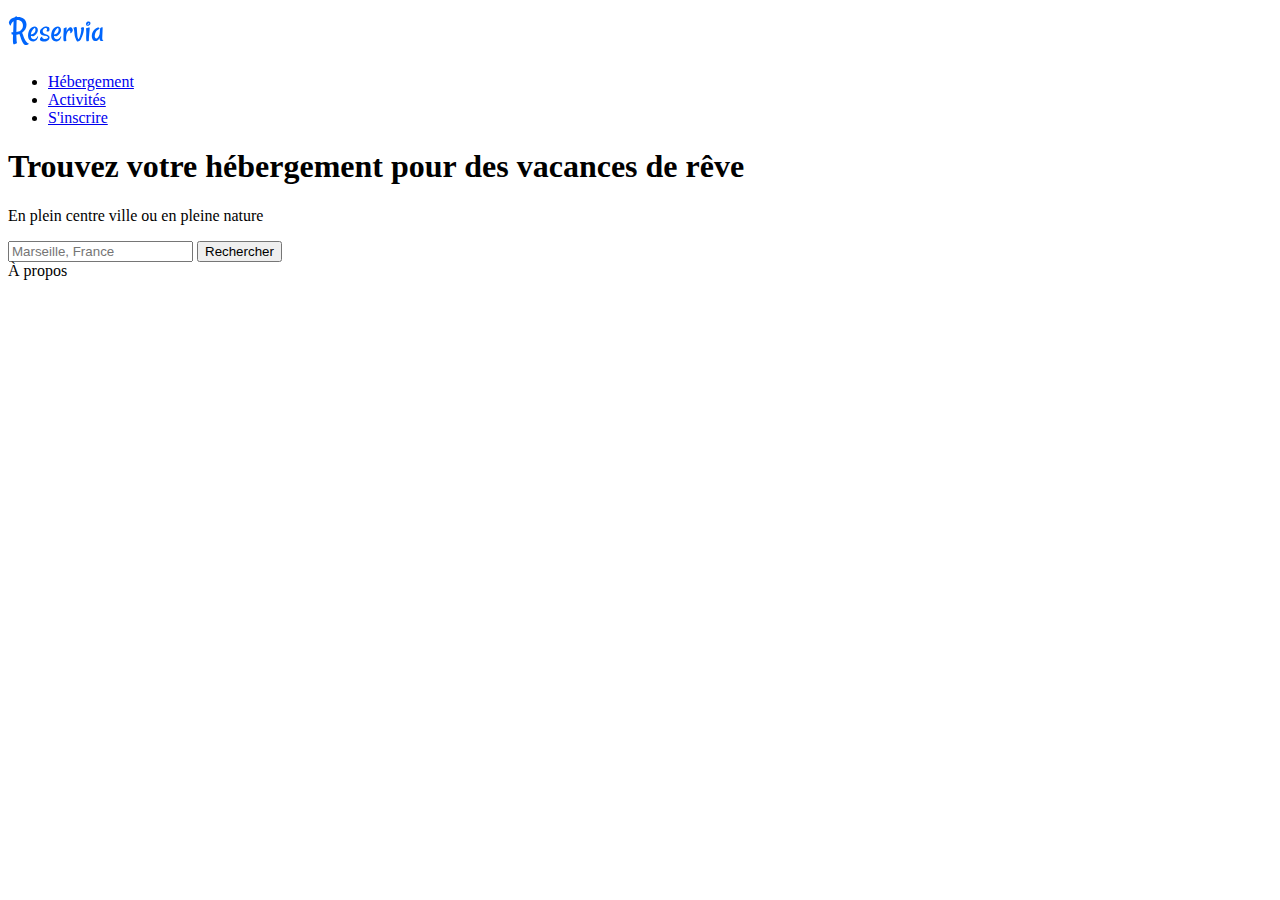
====  index.html @ c5716fbb "Mise en place du header HTML ET CSS" ====
<!DOCTYPE html>
<html lang="en">
    <head>
        <meta charset="UTF-8">
        <meta http-equiv="X-UA-Compatible" content="IE=edge">
        <meta name="viewport" content="width=<device-width>, initial-scale=1.0">
        <title>OpenClassrooms Projet 2</title>
    </head>
    <body class="main">
        <!-- HEADER -->
         <header>
             <div></div>
            
                <img src="P2_Reservia/images/logo/Reservia.svg" alt="logo de Reservia">
                    <menu>
                         <li><a href="#">Hébergement</a></li>
                        <li><a href="#">Activités</a></li>
                        <li><a href="#">S'inscrire</a></li>
            
                     </menu>
                
                 <h1>Trouvez votre hébergement pour des vacances de rêve</h1>
                 <p>En plein centre ville ou en pleine nature</p>
            
        </header>

        <!-- MAIN RECHERCHE -->

        <nav> 
 
            <div>
              <span></span>
              <input type="" value="" placeholder="Marseille, France"/>
              <input type="submit" value="Rechercher"/>
            </div>
          
        </nav>
        
        <!-- HEBERGEMENTS -->
        <!-- ACTIVITÉS -->
        <!-- FOOTER -->
        <footer>À propos</footer>
        
    </body>
</html>
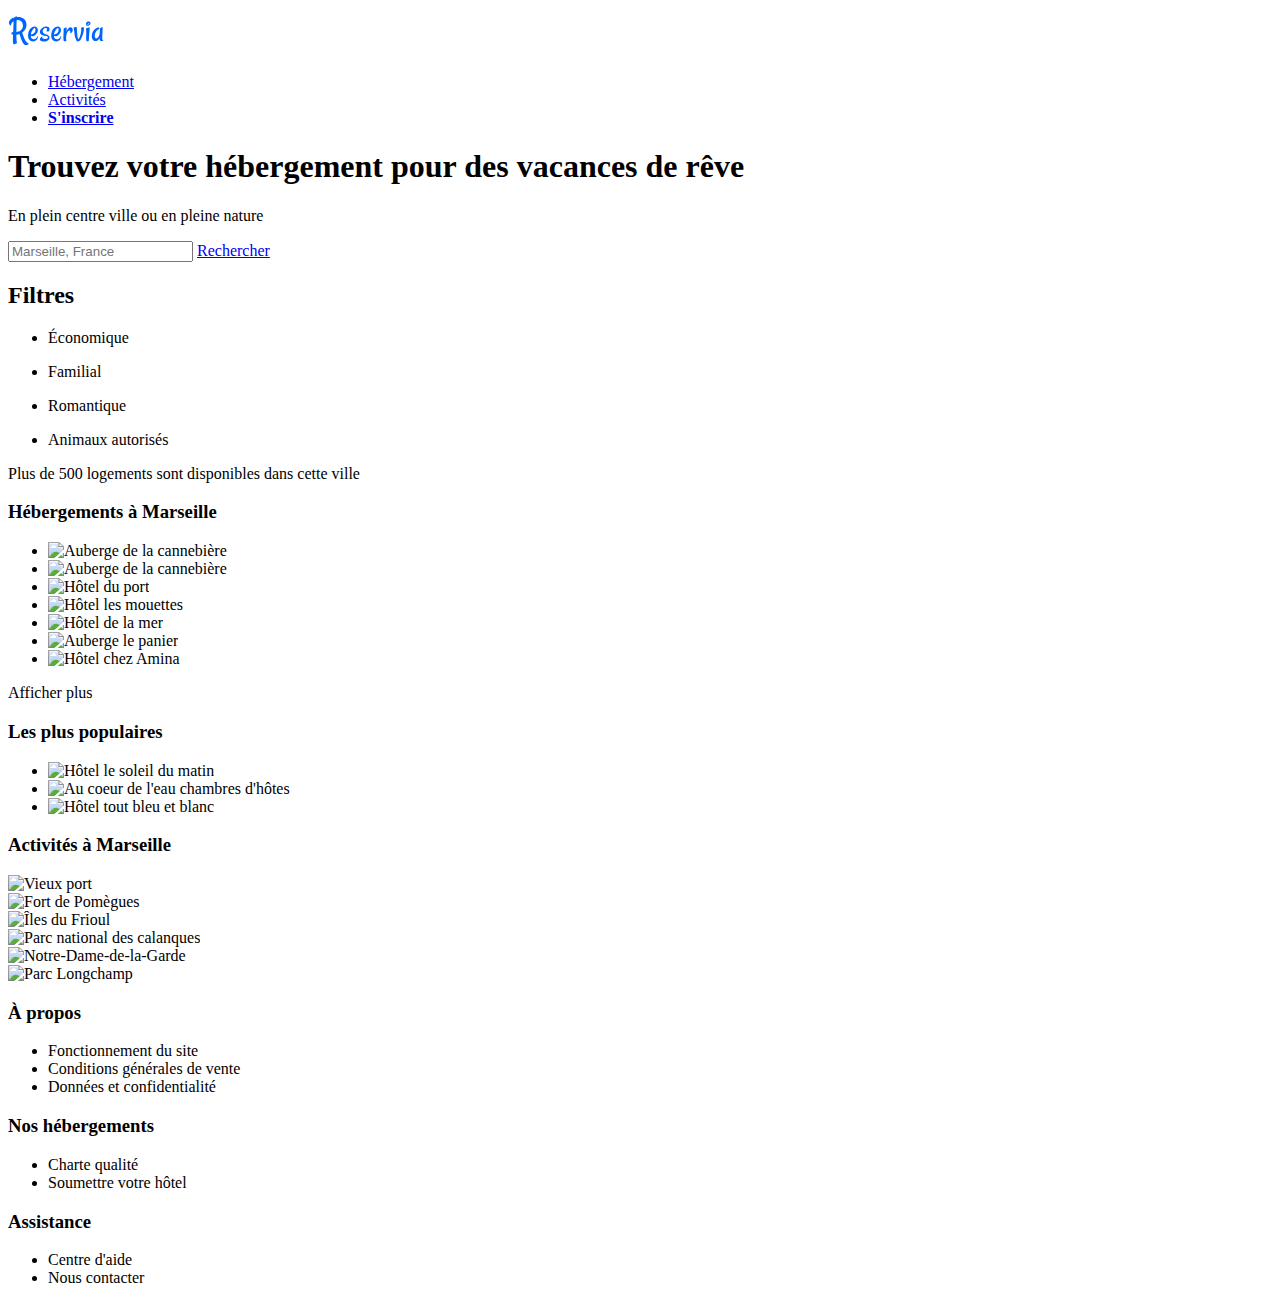
==== commit e54b8d49: "Changements de noms + emplacements photos" ====
--- a/ index.html
+++ b/ index.html
@@ -1,26 +1,35 @@
 <!DOCTYPE html>
-<html lang="en">
-    <head>
+
+    <html lang="en">
+
+       <head>
+
         <meta charset="UTF-8">
         <meta http-equiv="X-UA-Compatible" content="IE=edge">
         <meta name="viewport" content="width=<device-width>, initial-scale=1.0">
-        <title>OpenClassrooms Projet 2</title>
-    </head>
-    <body class="main">
+        
+            <title>OpenClassrooms Projet 2</title>
+
+        <link rel="styles.css" href="styles.css">
+      
+        <link href="https://fonts.googleapis.com/css2?family=Raleway:wght@300;500;700&display=swap" rel="stylesheet"/> 
+      
+        <script src="https://kit.fontawesome.com/71444e5b5d.js" crossorigin="anonymous"></script>
+    
+      </head>
+    
+            <body class="main">
+
         <!-- HEADER -->
+
          <header>
-             <div></div>
             
                 <img src="P2_Reservia/images/logo/Reservia.svg" alt="logo de Reservia">
                     <menu>
                          <li><a href="#">Hébergement</a></li>
-                        <li><a href="#">Activités</a></li>
-                        <li><a href="#">S'inscrire</a></li>
-            
-                     </menu>
-                
-                 <h1>Trouvez votre hébergement pour des vacances de rêve</h1>
-                 <p>En plein centre ville ou en pleine nature</p>
+                         <li class="active"><a href="#">Activités</a></li>
+                         <li><a href="#"><strong>S'inscrire</strong></a></li>
+                    </menu>
             
         </header>
 
@@ -28,18 +37,139 @@
 
         <nav> 
  
+           <h1>Trouvez votre hébergement pour des vacances de rêve</h1>
+                 <p>En plein centre ville ou en pleine nature</p>
+          
             <div>
+
+              <span>
+                  <i class="fas fa-map-marker-alt"></i>
+              </span>
+
+              <input type="" value="" placeholder="Marseille, France"/>
+             
+              <a href="#" class="bouton">Rechercher</a>
+            
+            </div>
+         
+        </nav>
+      
+              <h2>Filtres</h2>
+         
+          <ul class="filtres">
+
+            <li class=""><p>Économique</p></li>
+            <li class=""><p>Familial</p></li>
+            <li class=""><p>Romantique</p></li>
+            <li class=""><p>Animaux autorisés</p></li>
+         
+          </ul>
+      
               <span></span>
-              <input type="" value="" placeholder="Marseille, France"/>
-              <input type="submit" value="Rechercher"/>
-            </div>
+              <p>Plus de 500 logements sont disponibles dans cette ville</p>
           
-        </nav>
+        
         
         <!-- HEBERGEMENTS -->
+      
+          <div id="content" class="les_herbergements">
+            
+            <div class="leftbox">
+            
+                <h3>Hébergements à Marseille</h3>
+           
+                <ul>
+              
+                    <li><img src="OCRP2/P2_Reservia/images/hebergements/S/aubergedelacannebière.jpg" alt="Auberge de la cannebière" title="Photo de l'Auberge de la cannebière"></li>
+
+                    <li><a=href"imageaubergedelacannebière.jpg"><img src="OCRP2/P2_Reservia/images/hebergements/S/aubergedelacannebière.jpg" alt="Auberge de la cannebière" title=" Photo de l'Auberge de la cannebière"></li>
+                    <li><a=href"imagehotelduport.jpg"><img src="OCRP2/P2_Reservia/images/hebergements/S/hotelduport.jpg" alt="Hôtel du port" title="Hôtel du port"></li>
+                    <li><a=href"imagehotellesmouettes.jpg"><img src="OCRP2/P2_Reservia/images/hebergements/S/hotellesmouettes.jpg" alt="Hôtel les mouettes" title="Hôtel les mouettes"></li>
+                    <li><a=href"imagehoteldelamer.jpg"><img src="OCRP2/P2_Reservia/images/hebergements/S/hoteldelamer.jpg" alt="Hôtel de la mer" title="Hôtel de la mer"></li> 
+                    <li><a=href"imageaubergelepanier.jpg"><img src="OCRP2/P2_Reservia/images/hebergements/S/aubergelepanier.jpg" alt="Auberge le panier" title="Auberge le panier"></li>
+                    <li><a=href"imagehotelchezAmina.jpg"><img src="OCRP2/P2_Reservia/images/hebergements/S/chezamina.jpg" alt="Hôtel chez Amina" title="Hôtel chez Amina"></li>
+                                    
+                </ul>
+
+            </div>
+                  
+               <p>Afficher plus</p>
+                
+              
+            </ul>
+          </div>
+              
+          <div class="rightbox">
+            <h3>Les plus populaires</h3>
+            
+            <span></span>
+            
+             <ul>
+                <li a=href"imagehotellesoleildumatin.jpg"><img src="image/auberge_mini.jpg" alt="Hôtel le soleil du matin" title="Hôtel le soleil du matin"</li>
+                  
+                <li a=href"imageaucdlchambresdhotes.jpg"><img src="image/auberge_mini.jpg" alt="Au coeur de l'eau chambres d'hôtes" title="Au coeur de l'eau"</li>
+                  
+                <li a=href"imagehoteltoutbleuetblanc.jpg"><img src="image/auberge_mini.jpg" alt="Hôtel tout bleu et blanc" title="Hôtel tout bleu et blanc"</li>
+              
+            </ul>
+                
+          </div>
+             
+      
         <!-- ACTIVITÉS -->
+              
+              <div id="activites" class="lowerbox">
+            <h3>Activités à Marseille</h3>
+                
+                <li a=href"imagevieuxport.jpg"><img src="image/auberge_mini.jpg" alt="Vieux port" title="Vieux port"</li>
+                  
+                <li a=href"imagefortdepomegues.jpg"><img src="image/auberge_mini.jpg" alt="Fort de Pomègues" title="Fort de Pomègues"</li>
+                  
+                <li a=href"imageilesdufrioul.jpg"><img src="image/auberge_mini.jpg" alt="Îles du Frioul" title="Îles du Frioul"</li>
+                  
+                <li a=href"imagecalanques.jpg"><img src="image/auberge_mini.jpg" alt="Parc national des calanques" title="Parc national des calanques"</li>
+                  
+                <li a=href"imagenddlg.jpg"><img src="image/auberge_mini.jpg" alt="Notre-Dame-de-la-Garde" title="Notre-Dame-de-la-Garde"</li>
+                  
+                <li a=href"imageparclongchamp.jpg"><img src="image/auberge_mini.jpg" alt="Parc Longchamp" title="Parc Longchampx"</li>
+                  
+                  
+          </div>
+              
         <!-- FOOTER -->
-        <footer>À propos</footer>
+        <footer>
+         
+          
+          <h3>À propos</h3>
+          
+            <ul>
+            
+              <li>Fonctionnement du site</li>
+              <li>Conditions générales de vente</li>
+              <li>Données et confidentialité</li>
+            
+            </ul>
+          
+          <h3>Nos hébergements</h3>
+          
+             <ul>
+            
+              <li>Charte qualité</li>
+              <li>Soumettre votre hôtel</li>
+            
+             </ul>
+          
+          <h3>Assistance</h3>
+          
+             <ul>
+            
+              <li>Centre d'aide</li>
+              <li>Nous contacter</li>
+            
+             </ul>
+            
+              
+        </footer>
         
     </body>
 </html>
--- a/styles.css
+++ b/styles.css
@@ -0,0 +1,140 @@
+/* HEADER */
+
+header
+{
+display: flex;
+justify-content: space-between;
+}
+
+header>menu
+{
+  float: right;
+  list-style: none;
+  margin: 0;
+  padding: 1em 2em;
+}
+
+header>menu>li
+{
+  float: left;
+}
+
+header>menu>li>a
+{
+  display: block;
+  padding: 1em;
+  color: blue;
+  text-decoration: none;
+}
+
+header>menu>li>a:hover
+{
+  display: block;
+  border-top: 1px solid #1100FF;
+}
+
+html,body 
+{
+  font-family: "Raleway", sans-serif;
+  overflow-x: hidden;
+}
+
+.active>a
+{
+  color: silver;
+}
+
+nav>p
+{
+  color: #595959;
+}
+
+nav>div
+{
+  border-width: 1px;
+  border-color: #E6E6E6;
+  border-style: solid;
+  border-radius: 10px;
+  display: flex;
+  
+}
+
+div>
+{
+  background: pink;
+}
+
+div>input
+{
+  border-color: #E6E6E6;
+}
+
+div>.bouton
+{
+  color: #FFFFFF;
+  border-width: 1px;
+  border-color: #E6E6E6;
+  border-style: solid;
+  border-radius: 0px 10px 10px 0px;
+  background-color: #0365FC;
+  text-decoration: none;
+  padding: 8px
+}
+
+/* MAIN RECHERCHE */
+
+.filtres
+{
+  list-style: none;
+  display: flex;
+  flex-direction: row;
+  justify-content: space-around;
+  width: 75%;
+}
+
+/* HÉBERGEMENTS */
+
+div.leftbox
+{
+  list-style: none;
+  display: flex;
+  width: 66%;
+  flex-wrap: wrap;
+}
+
+div.rightbox
+{
+  list-style: none;
+  display: flex;
+  flex-direction: column;
+  width: 33%;
+}
+
+/* ACTIVITÉS */
+
+
+/* FOOTER */
+
+footer
+{
+  width: 100%;
+  margin: 2px 1px;
+  background-color: #F2F2F2;
+}
+
+footer>h3
+{
+  float: left;
+  padding: 1em;
+ 
+}
+
+footer>div>ul>li
+{
+  float: left;
+  list-style: none;
+  display: flex;
+  flex-direction: column;
+  justify-content: flex-between;
+  
+}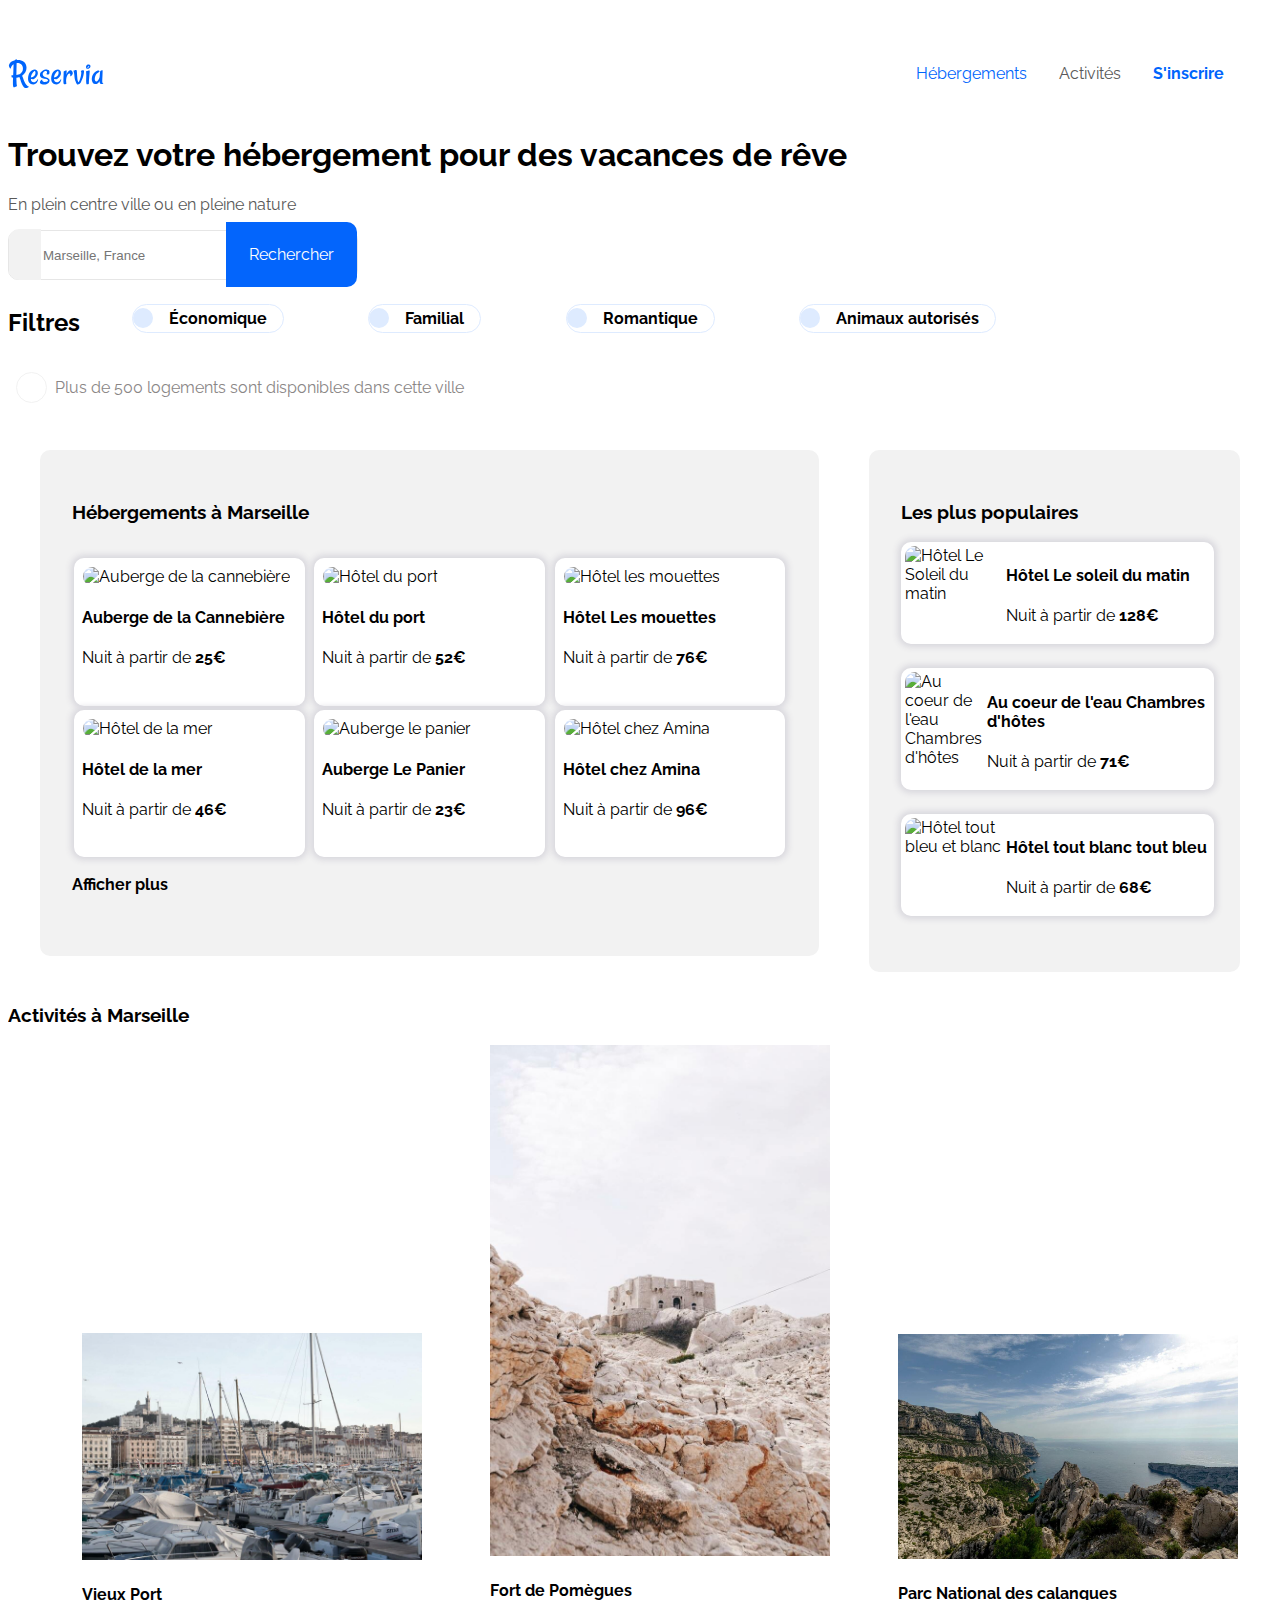
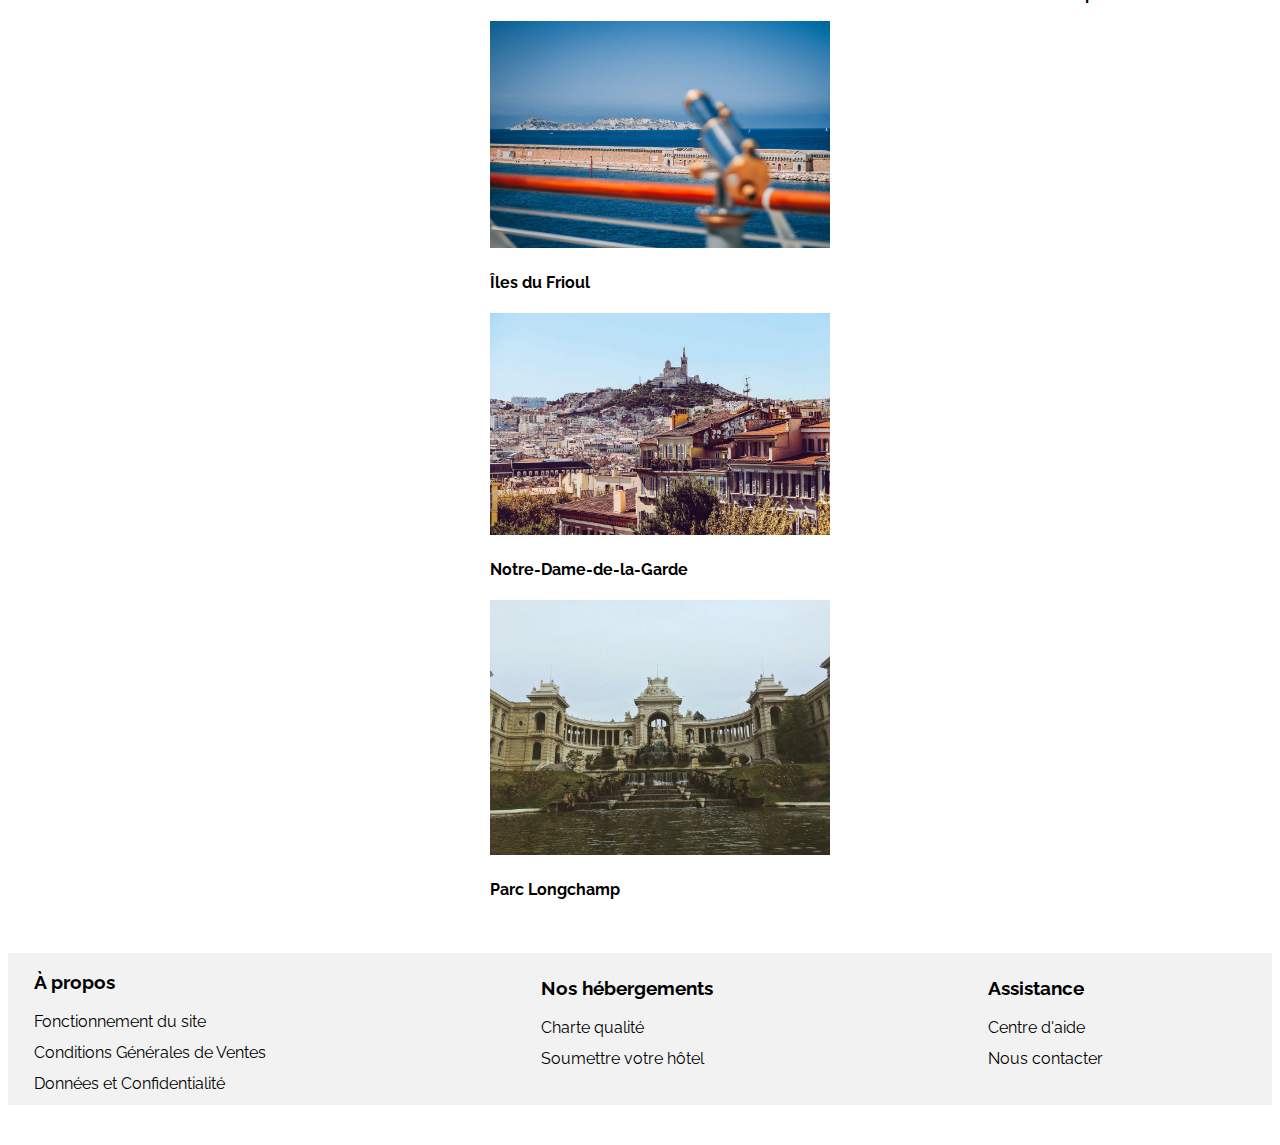
==== commit 52f0d92b: "Mise à jour du projet" ====
--- a/ index.html
+++ b/ index.html
@@ -1,175 +1,350 @@
 <!DOCTYPE html>
 
-    <html lang="en">
-
-       <head>
-
-        <meta charset="UTF-8">
-        <meta http-equiv="X-UA-Compatible" content="IE=edge">
-        <meta name="viewport" content="width=<device-width>, initial-scale=1.0">
-        
-            <title>OpenClassrooms Projet 2</title>
-
-        <link rel="styles.css" href="styles.css">
-      
-        <link href="https://fonts.googleapis.com/css2?family=Raleway:wght@300;500;700&display=swap" rel="stylesheet"/> 
-      
-        <script src="https://kit.fontawesome.com/71444e5b5d.js" crossorigin="anonymous"></script>
-    
-      </head>
-    
-            <body class="main">
-
-        <!-- HEADER -->
-
-         <header>
-            
-                <img src="P2_Reservia/images/logo/Reservia.svg" alt="logo de Reservia">
-                    <menu>
-                         <li><a href="#">Hébergement</a></li>
-                         <li class="active"><a href="#">Activités</a></li>
-                         <li><a href="#"><strong>S'inscrire</strong></a></li>
-                    </menu>
-            
-        </header>
-
-        <!-- MAIN RECHERCHE -->
-
-        <nav> 
- 
-           <h1>Trouvez votre hébergement pour des vacances de rêve</h1>
-                 <p>En plein centre ville ou en pleine nature</p>
-          
-            <div>
-
-              <span>
-                  <i class="fas fa-map-marker-alt"></i>
-              </span>
-
-              <input type="" value="" placeholder="Marseille, France"/>
-             
-              <a href="#" class="bouton">Rechercher</a>
-            
-            </div>
-         
-        </nav>
-      
-              <h2>Filtres</h2>
-         
-          <ul class="filtres">
-
-            <li class=""><p>Économique</p></li>
-            <li class=""><p>Familial</p></li>
-            <li class=""><p>Romantique</p></li>
-            <li class=""><p>Animaux autorisés</p></li>
-         
-          </ul>
-      
-              <span></span>
-              <p>Plus de 500 logements sont disponibles dans cette ville</p>
-          
-        
-        
-        <!-- HEBERGEMENTS -->
-      
-          <div id="content" class="les_herbergements">
-            
-            <div class="leftbox">
-            
+<html lang="en">
+
+<head>
+
+    <meta charset="UTF-8">
+    <meta http-equiv="X-UA-Compatible" content="IE=edge">
+    <meta name="viewport" content="width=<device-width>, initial-scale=1.0">
+
+    <title>OpenClassrooms Projet 2</title>
+
+    <link rel="stylesheet" href="styles.css">
+    <link href="https://fonts.googleapis.com/css2?family=Raleway:wght@300;500;700&display=swap" rel="stylesheet" />
+    <script src="https://kit.fontawesome.com/71444e5b5d.js" crossorigin="anonymous"></script>
+
+</head>
+
+<body>
+
+    <!-- HEADER -->
+
+    <header>
+
+        <img src="P2_Reservia/logo/Reservia.svg" alt="logo de Reservia">
+        <menu>
+            <li><a href="#">Hébergements</a></li>
+            <li class="active"><a href="#">Activités</a></li>
+            <li><a href="#"><strong>S'inscrire</strong></a></li>
+        </menu>
+
+    </header>
+
+    <!-- MAIN RECHERCHE -->
+
+    <nav>
+
+        <h1>Trouvez votre hébergement pour des vacances de rêve</h1>
+        <p>En plein centre ville ou en pleine nature</p>
+
+        <div class="search_block">
+            <div class="input_filtre">
+
+                <span><i class="fas fa-map-marker-alt"></i></span>
+                <input type="" value="" placeholder="Marseille, France" />
+                <a href="#" class="bouton">Rechercher</a>
+            </div>
+        </div>
+
+    </nav>
+
+    <div id="allfilters">
+        <h2 class="textfiltre">Filtres</h2>
+
+
+
+        <ul class="filtres">
+
+            <li>
+                <i class="fas fa-money-bill-wave"></i>
+                <span>Économique</span>
+            </li>
+
+
+            <li>
+                <i class="fas fa-child"></i>
+                <span>Familial</span>
+            </li>
+
+            <li>
+                <i class="fas fa-heart"></i>
+                <span>Romantique</span>
+            </li>
+
+            <li>
+                <i class="fas fa-dog"></i>
+                <span>Animaux autorisés</span>
+            </li>
+        </ul>
+    </div>
+
+    <div class="pointinfo">
+        <span>
+            <i class="fas fa-info"></i>
+        </span>
+        <h4>Plus de 500 logements sont disponibles dans cette ville</h4>
+    </div>
+
+
+    <!-- HEBERGEMENTS -->
+
+    <div id="content">
+
+        <ul class="hebergements_boxes">
+
+            <div class="titrehebergement">
                 <h3>Hébergements à Marseille</h3>
-           
-                <ul>
-              
-                    <li><img src="OCRP2/P2_Reservia/images/hebergements/S/aubergedelacannebière.jpg" alt="Auberge de la cannebière" title="Photo de l'Auberge de la cannebière"></li>
-
-                    <li><a=href"imageaubergedelacannebière.jpg"><img src="OCRP2/P2_Reservia/images/hebergements/S/aubergedelacannebière.jpg" alt="Auberge de la cannebière" title=" Photo de l'Auberge de la cannebière"></li>
-                    <li><a=href"imagehotelduport.jpg"><img src="OCRP2/P2_Reservia/images/hebergements/S/hotelduport.jpg" alt="Hôtel du port" title="Hôtel du port"></li>
-                    <li><a=href"imagehotellesmouettes.jpg"><img src="OCRP2/P2_Reservia/images/hebergements/S/hotellesmouettes.jpg" alt="Hôtel les mouettes" title="Hôtel les mouettes"></li>
-                    <li><a=href"imagehoteldelamer.jpg"><img src="OCRP2/P2_Reservia/images/hebergements/S/hoteldelamer.jpg" alt="Hôtel de la mer" title="Hôtel de la mer"></li> 
-                    <li><a=href"imageaubergelepanier.jpg"><img src="OCRP2/P2_Reservia/images/hebergements/S/aubergelepanier.jpg" alt="Auberge le panier" title="Auberge le panier"></li>
-                    <li><a=href"imagehotelchezAmina.jpg"><img src="OCRP2/P2_Reservia/images/hebergements/S/chezamina.jpg" alt="Hôtel chez Amina" title="Hôtel chez Amina"></li>
-                                    
-                </ul>
-
-            </div>
-                  
-               <p>Afficher plus</p>
-                
-              
+            </div>
+
+            <li><img src="P2_Reservia/images_hebergements/S/aubergedelacannebiere.jpg" alt="Auberge de la cannebière"
+                    title=" Photo de l'Auberge de la cannebière" height="150px">
+                <div>
+                    <h4>Auberge de la Cannebière</h4>
+                    <p>Nuit à partir de <strong>25€</strong></p>
+                    <div class="stars">
+                        <i class="fas fa-star full"></i>
+                        <i class="fas fa-star full"></i>
+                        <i class="fas fa-star full"></i>
+                        <i class="fas fa-star full"></i>
+                        <i class="fas fa-star simple"></i>
+                    </div>
+                </div>
+            </li>
+
+            <li><img src="P2_Reservia/images_hebergements/S/hotelduport.jpg" alt="Hôtel du port" title="Hôtel du port"
+                    height="150px">
+                <div>
+                    <h4>Hôtel du port</h4>
+                    <p>Nuit à partir de <strong>52€</strong></p>
+                    <div class="stars">
+                        <i class="fas fa-star full"></i>
+                        <i class="fas fa-star full"></i>
+                        <i class="fas fa-star full"></i>
+                        <i class="fas fa-star full"></i>
+                        <i class="fas fa-star full"></i>
+                    </div>
+                </div>
+            </li>
+
+            <li><img src="P2_Reservia/images_hebergements/S/hotellesmouettes.jpg" alt="Hôtel les mouettes"
+                    title="Hôtel les mouettes" height="150px">
+                <div>
+                    <h4>Hôtel Les mouettes</h4>
+                    <p>Nuit à partir de <strong>76€</strong></p>
+                    <div class="stars">
+                        <i class="fas fa-star full"></i>
+                        <i class="fas fa-star full"></i>
+                        <i class="fas fa-star full"></i>
+                        <i class="fas fa-star full"></i>
+                        <i class="fas fa-star simple"></i>
+                    </div>
+                </div>
+            </li>
+
+            <li><img src="P2_Reservia/images_hebergements/S/hoteldelamer.jpg" alt="Hôtel de la mer"
+                    title="Hôtel de la mer" height="150px">
+                <div>
+                    <h4>Hôtel de la mer</h4>
+                    <p>Nuit à partir de <strong>46€</strong></p>
+                    <div class="stars">
+                        <i class="fas fa-star full"></i>
+                        <i class="fas fa-star full"></i>
+                        <i class="fas fa-star full"></i>
+                        <i class="fas fa-star simple"></i>
+                        <i class="fas fa-star simple"></i>
+                    </div>
+                </div>
+            </li>
+            <li><img src="P2_Reservia/images_hebergements/S/aubergelepanier.jpg" alt="Auberge le panier"
+                    title="Auberge le panier" height="150px">
+                <div>
+                    <h4>Auberge Le Panier</h4>
+                    <p>Nuit à partir de <strong>23€</strong></p>
+                    <div class="stars">
+                        <i class="fas fa-star full"></i>
+                        <i class="fas fa-star full"></i>
+                        <i class="fas fa-star full"></i>
+                        <i class="fas fa-star full"></i>
+                        <i class="fas fa-star simple"></i>
+                    </div>
+                </div>
+            </li>
+            <li><img src="P2_Reservia/images_hebergements/S/chezamina.jpg" alt="Hôtel chez Amina"
+                    title="Hôtel chez Amina" height="150px">
+                <div>
+                    <h4>Hôtel chez Amina</h4>
+                    <p>Nuit à partir de <strong>96€</strong></p>
+                    <div class="stars">
+                        <i class="fas fa-star full"></i>
+                        <i class="fas fa-star full"></i>
+                        <i class="fas fa-star full"></i>
+                        <i class="fas fa-star full"></i>
+                        <i class="fas fa-star full"></i>
+                    </div>
+                </div>
+            </li>
+
+            <div class="showmore">
+                <p><strong>Afficher plus</strong></p>
+            </div>
+
+        </ul>
+
+
+        <aside class="rightbox">
+
+            <!-- <div class="populaires"> -->
+            <h3>Les plus populaires <i class="fas fa-chart-line pop"></i></h3>
+            <!--                
+            </div> -->
+
+            <span></span>
+
+            <ul class="lespluspopulaires">
+
+                <li><img src="P2_Reservia/images_hebergements/S/hotellesoleildumatin.jpg" alt="Hôtel Le Soleil du matin"
+                        title="Hôtel le soleil du matin">
+                    <div>
+                        <div>
+                            <h4>Hôtel Le soleil du matin</h4>
+                            <p>Nuit à partir de <strong>128€</strong></p>
+                        </div>
+                        <div class="stars">
+                            <i class="fas fa-star full"></i>
+                            <i class="fas fa-star full"></i>
+                            <i class="fas fa-star full"></i>
+                            <i class="fas fa-star full"></i>
+                            <i class="fas fa-star full"></i>
+                        </div>
+                    </div>
+                </li>
+                <li><img src="P2_Reservia/images_hebergements/S/aucoeurdeleau.jpg"
+                        alt="Au coeur de l'eau Chambres d'hôtes" title="Au coeur de l'eau">
+                    <div>
+                        <div>
+                            <h4>Au coeur de l'eau Chambres d'hôtes</h4>
+                            <p>Nuit à partir de <strong>71€</strong></p>
+                        </div>
+                        <div class="stars">
+                            <i class="fas fa-star full"></i>
+                            <i class="fas fa-star full"></i>
+                            <i class="fas fa-star full"></i>
+                            <i class="fas fa-star full"></i>
+                            <i class="fas fa-star simple"></i>
+                        </div>
+                    </div>
+                </li>
+                <li><img src="P2_Reservia/images_hebergements/S/toutblancetbleu.jpg" alt="Hôtel tout bleu et blanc"
+                        title="Hôtel tout bleu et blanc">
+                    <div>
+                        <div>
+                            <h4>Hôtel tout blanc tout bleu</h4>
+                            <p>Nuit à partir de <strong>68€</strong></p>
+                        </div>
+                        <div class="stars">
+                            <i class="fas fa-star full"></i>
+                            <i class="fas fa-star full"></i>
+                            <i class="fas fa-star full"></i>
+                            <i class="fas fa-star full"></i>
+                            <i class="fas fa-star simple"></i>
+                        </div>
+                    </div>
+                </li>
             </ul>
-          </div>
-              
-          <div class="rightbox">
-            <h3>Les plus populaires</h3>
-            
-            <span></span>
-            
-             <ul>
-                <li a=href"imagehotellesoleildumatin.jpg"><img src="image/auberge_mini.jpg" alt="Hôtel le soleil du matin" title="Hôtel le soleil du matin"</li>
-                  
-                <li a=href"imageaucdlchambresdhotes.jpg"><img src="image/auberge_mini.jpg" alt="Au coeur de l'eau chambres d'hôtes" title="Au coeur de l'eau"</li>
-                  
-                <li a=href"imagehoteltoutbleuetblanc.jpg"><img src="image/auberge_mini.jpg" alt="Hôtel tout bleu et blanc" title="Hôtel tout bleu et blanc"</li>
-              
-            </ul>
-                
-          </div>
-             
-      
-        <!-- ACTIVITÉS -->
-              
-              <div id="activites" class="lowerbox">
-            <h3>Activités à Marseille</h3>
-                
-                <li a=href"imagevieuxport.jpg"><img src="image/auberge_mini.jpg" alt="Vieux port" title="Vieux port"</li>
-                  
-                <li a=href"imagefortdepomegues.jpg"><img src="image/auberge_mini.jpg" alt="Fort de Pomègues" title="Fort de Pomègues"</li>
-                  
-                <li a=href"imageilesdufrioul.jpg"><img src="image/auberge_mini.jpg" alt="Îles du Frioul" title="Îles du Frioul"</li>
-                  
-                <li a=href"imagecalanques.jpg"><img src="image/auberge_mini.jpg" alt="Parc national des calanques" title="Parc national des calanques"</li>
-                  
-                <li a=href"imagenddlg.jpg"><img src="image/auberge_mini.jpg" alt="Notre-Dame-de-la-Garde" title="Notre-Dame-de-la-Garde"</li>
-                  
-                <li a=href"imageparclongchamp.jpg"><img src="image/auberge_mini.jpg" alt="Parc Longchamp" title="Parc Longchampx"</li>
-                  
-                  
-          </div>
-              
-        <!-- FOOTER -->
-        <footer>
-         
-          
-          <h3>À propos</h3>
-          
-            <ul>
-            
-              <li>Fonctionnement du site</li>
-              <li>Conditions générales de vente</li>
-              <li>Données et confidentialité</li>
-            
-            </ul>
-          
-          <h3>Nos hébergements</h3>
-          
-             <ul>
-            
-              <li>Charte qualité</li>
-              <li>Soumettre votre hôtel</li>
-            
-             </ul>
-          
-          <h3>Assistance</h3>
-          
-             <ul>
-            
-              <li>Centre d'aide</li>
-              <li>Nous contacter</li>
-            
-             </ul>
-            
-              
-        </footer>
-        
-    </body>
-</html>
+
+        </aside>
+
+    </div>
+
+    <!-- ACTIVITÉS -->
+
+    <div class="titreactivites">
+        <h3>Activités à Marseille</h3>
+    </div>
+
+    <div id="activites">
+
+
+        <ul>
+            <div class="vieuxport">
+                <li><img src="P2_Reservia/images_activites/vieuxport_M.jpg" alt="Vieux Port"
+                        title="Le Vieux Port de Marseille">
+                    <div>
+                        <h4>Vieux Port</h4>
+                    </div>
+            </div>
+            <div class="pomeguesfrioul">
+                </li>
+                <li><img src="P2_Reservia/images_activites/pomegues_M.jpg" alt="Fort de Pomègues"
+                        title="Fort de Pomègues">
+                    <div>
+                        <h4>Fort de Pomègues</h4>
+                    </div>
+                </li>
+
+
+                <li><img src="P2_Reservia/images_activites/frioul_M.jpg" alt="Îles du Frioul" title="Îles du Frioul">
+                    <div>
+                        <h4>Îles du Frioul</h4>
+                    </div>
+                </li>
+            </div>
+            <div class="calanques">
+                <li><img src="P2_Reservia/images_activites/calanques_M.jpg" alt="Parc National des Calanques"
+                        title="Parc National des Calanques">
+                    <div>
+                        <h4>Parc National des calanques</h4>
+                    </div>
+                </li>
+            </div>
+            <div class="nddlglongchamp">
+                <li><img src="P2_Reservia/images_activites/NDDLG_M.jpg" alt="Notre-Dame-de-la-Garde"
+                        title="Notre-Dame-de-la-Garde">
+                    <div>
+                        <h4>Notre-Dame-de-la-Garde</h4>
+                    </div>
+                </li>
+                <li><img src="P2_Reservia/images_activites/longchamp_M.jpg" alt="Parc Longchamp" title="Parc Longchamp">
+                    <div>
+                        <h4>Parc Longchamp</h4>
+                    </div>
+                </li>
+            </div>
+        </ul>
+
+
+    </div>
+
+    <!-- FOOTER -->
+    <footer>
+
+        <div class="footerbloc">
+
+            <div class="apropos">
+                <h3>À propos</h3>
+
+                <a href="#" class="footer_link">Fonctionnement du site</a>
+                <a href="#" class="footer_link">Conditions Générales de Ventes</a>
+                <a href="#" class="footer_link">Données et Confidentialité</a>
+            </div>
+
+            <div class="hebergements">
+                <h3>Nos hébergements</h3>
+
+                <a href="#" class="footer_link">Charte qualité</a>
+                <a href="#" class="footer_link">Soumettre votre hôtel</a>
+            </div>
+            <div class="assistance">
+                <h3>Assistance</h3>
+
+                <a href="#" class="footer_link">Centre d'aide</a>
+                <a href="#" class="footer_link">Nous contacter</a>
+            </div>
+
+        </div>
+    </footer>
+
+</body>
+
+</html>--- a/styles.css
+++ b/styles.css
@@ -1,3 +1,9 @@
+body
+{
+    padding-top: 1.5em;
+}
+
+
 /* HEADER */
 
 header
@@ -23,14 +29,14 @@
 {
   display: block;
   padding: 1em;
-  color: blue;
+  color:#0065FC;
   text-decoration: none;
 }
 
 header>menu>li>a:hover
 {
   display: block;
-  border-top: 1px solid #1100FF;
+  border-top: 1px solid #0065FC;
 }
 
 html,body 
@@ -41,47 +47,69 @@
 
 .active>a
 {
-  color: silver;
-}
-
-nav>p
-{
   color: #595959;
 }
 
-nav>div
-{
+body>nav>p
+{
+  color: #595959;
+}
+
+body>nav>div
+{
+    width: fit-content;
   border-width: 1px;
   border-color: #E6E6E6;
   border-style: solid;
   border-radius: 10px;
   display: flex;
-  
-}
-
-div>
-{
-  background: pink;
-}
-
-div>input
-{
-  border-color: #E6E6E6;
 }
 
 div>.bouton
 {
-  color: #FFFFFF;
-  border-width: 1px;
-  border-color: #E6E6E6;
-  border-style: solid;
-  border-radius: 0px 10px 10px 0px;
-  background-color: #0365FC;
-  text-decoration: none;
-  padding: 8px
-}
-
-/* MAIN RECHERCHE */
+    color: #FFFFFF;
+    border-width: 1px;
+    border-color: #E6E6E6;
+    border-style: solid #0065fc;
+    border-radius: 0px 10px 10px 0px;
+    background-color: #0365FC;
+    text-decoration: none;
+    padding: 23px;
+}
+
+
+
+.input_filtre>span>i
+{
+    line-height:2em;
+    padding:1em;
+    background-color: #F2F2F2;
+    color: #000;
+    border-radius: 10px 0px 0px 10px;
+}
+.input_filtre>a
+{
+    line-height: 3em;;
+}
+
+.input_filtre>input
+{
+   color: black;
+   border: none;
+
+}
+
+/* MAIN RECHERCHE + FILTRES */
+
+#allfilters
+{
+  display:flex;
+}
+
+.textfiltre
+{
+    margin-top: 28px;
+}
 
 .filtres
 {
@@ -90,51 +118,304 @@
   flex-direction: row;
   justify-content: space-around;
   width: 75%;
-}
+  align-content: flex-start;
+  margin-left: -30px;
+}
+
+.filtres>li
+{
+    display: flex;
+    align-items: center;
+    border: 1px solid #deebff;
+    border-radius: 2em;
+    margin: 0.5em;
+    font-weight: bold;
+    cursor: pointer;
+
+}
+
+.filtres>li>i
+{
+    padding: 0.5em;
+    color: #0065fc;
+    background-color: #deebff;
+    border: 2px solid #deebff;
+    border-radius:2em;
+}
+
+.filtres>li>span
+{
+    padding: 0 1em;
+}
+
+.pointinfo
+{
+    display: flex;
+    align-items: center; 
+}
+
+.pointinfo i
+{
+    display: block;
+    width: 13px;
+    height: 13px;
+    text-align: center;
+}
+
+.pointinfo>span>i
+{
+    padding: 0.5em;
+    color: #0065FC;
+    border:1px solid #F2F2F2;
+    border-radius: 1em;
+    margin: 0.5em;
+}
+
+.pointinfo>h4
+{
+    font-weight: normal;
+    color: #8a8686;
+}
+
 
 /* HÉBERGEMENTS */
 
-div.leftbox
-{
-  list-style: none;
-  display: flex;
-  width: 66%;
-  flex-wrap: wrap;
-}
-
-div.rightbox
-{
-  list-style: none;
-  display: flex;
-  flex-direction: column;
-  width: 33%;
+#content
+{
+    display:flex;
+    margin: 2em;
+}
+
+.titrehebergement
+{
+    display: flex;
+    background-color: #F2F2F2;
+    width: 100%;
+}
+
+
+.hebergements_boxes
+{
+    display: flex;
+    list-style: none;
+    background-color: #F2F2F2;
+    border-radius: 10px;
+    border-top-right-radius: 10px;
+    justify-content: space-between;
+   width: 70%;
+   flex-wrap: wrap;
+   margin-right: 50px;
+   margin-top: 0px;
+   padding: 2em;
+}
+
+.hebergements_boxes>li
+{
+    background-color: white;
+    border: solid white;
+    border-radius: 10px;
+    padding: 5px;
+    margin: 2px;
+    width: 30%;
+    box-shadow: 0px 0px 6px 3px #d8d7dd;
+    cursor: pointer;
+}
+
+ul.hebergements_boxes>li img
+{
+    width: 100%;
+    border-radius: 10px;
+    margin: 1px;
+}
+
+.pop
+{
+    float: right;
+}
+
+#lpp
+{
+    display: flex;
+    flex-direction: row;
+}
+
+/* .populaires
+{
+    background-color: #F2F2F2;
+    width: 100%;
+    height: 10%;
+} */
+
+.rightbox
+{
+    width: 30%;
+    background-color: #F2F2F2;
+    border-radius: 10px;
+    border-top-right-radius: 10px;
+    justify-content: space-between;
+    padding: 2em;
+}
+
+.rightbox>ul
+{
+    padding: 0px;
+}
+
+
+.lespluspopulaires>li 
+{
+    list-style: none;
+    background-color: white;
+    border: solid white;
+    border-radius: 10px;
+    width: 100%;
+    box-shadow: 0px 0px 6px 3px #d8d7dd;
+    display: flex;
+    margin-bottom: 1.5em;
+    cursor: pointer;
+}
+
+ul.lespluspopulaires>li img
+{
+    width: 100px;
+    border-radius: 10px 0px 0px 10px;
+    margin: 1px;
+
+}
+
+/* LES ÉTOILES */
+
+.full
+{
+    color: #0065fc;
+}
+
+.simple
+{
+    color: #F2F2F2;
+}
+
+.showmore
+{
+    display: flex;
+    text-align: left;
+    margin-right: 75%;
 }
 
 /* ACTIVITÉS */
 
+#activites>ul>li
+{
+    background-color: white;
+    border: solid white;
+    border-radius: 10px;
+    padding: 5px;
+    margin: 2px;
+    width: 30%;
+    box-shadow: 0px 0px 6px 3px #d8d7dd;
+}
+
+li>img
+{
+    width: 340px;
+    align-content: space-between;
+    
+}
+
+
+#activites>ul
+{
+    list-style: none;
+    display: flex;
+    flex-wrap: wrap;
+    cursor: pointer;
+    align-content: space-between;
+}
+ 
+.vieuxport
+{
+    margin: auto;
+}
+
+.pomeguesfrioul
+{
+    margin: auto;
+}
+
+.calanques
+{
+    margin: auto;
+}
+
+.nddlglongchamp
+{
+    margin: auto;
+}
 
 /* FOOTER */
 
 footer
 {
   width: 100%;
-  margin: 2px 1px;
+  height: 100%;
   background-color: #F2F2F2;
-}
-
-footer>h3
-{
-  float: left;
-  padding: 1em;
- 
+
+}
+
+.footerbloc
+{
+    display: flex;
+    align-items: center;
+    justify-content: space-around;
+    margin: 2em;
+    margin-left: -7em;
+
 }
 
 footer>div>ul>li
 {
-  float: left;
-  list-style: none;
-  display: flex;
-  flex-direction: column;
-  justify-content: flex-between;
-  
+    list-style: none;
+}
+
+.footer_link:hover
+{
+    color: #0065FC;
+}
+
+.footer_link
+{
+    text-decoration: none;
+    color: black;
+    margin-bottom: 12px;
+}
+
+.apropos
+{
+    display: flex;
+    justify-content: space-between;
+    flex-direction: column;
+}
+
+.hebergements>h3
+{
+    margin-top: auto;
+}
+
+.hebergements
+{
+    display: flex;
+    justify-content: space-between;
+    flex-direction: column;
+}
+
+.assistance>h3
+{
+    margin-top: auto;
+}
+
+.assistance
+{
+    display: flex;
+    justify-content: space-between;
+    flex-direction: column;
 }